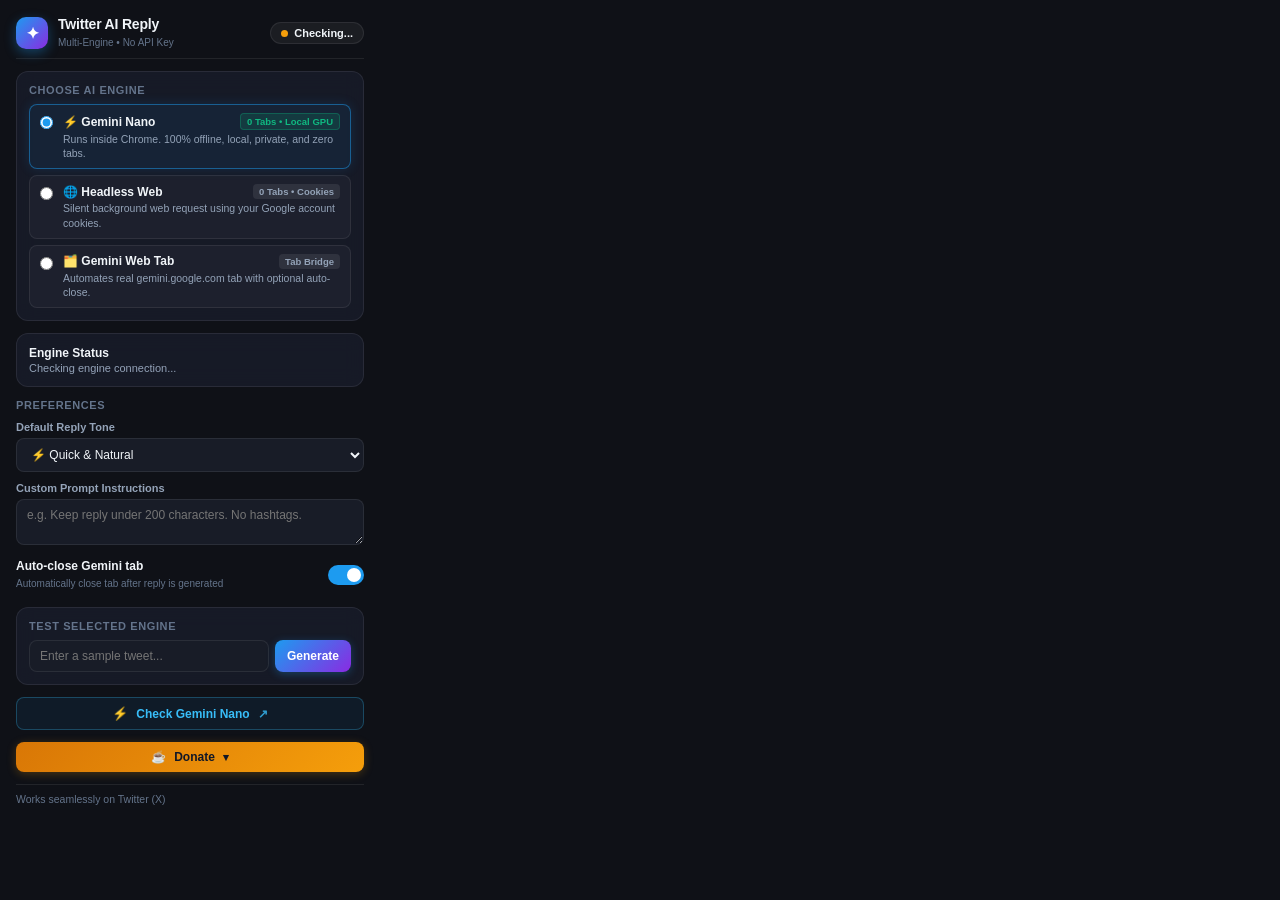
==== popup/popup.html @ 1abc6d37 "feat: release v1.0.1 - fix CWS cookies permission, add sequential fallback and split-button UX" ====
<!DOCTYPE html>
<html lang="en">
<head>
  <meta charset="UTF-8">
  <meta name="viewport" content="width=device-width, initial-scale=1.0">
  <title>Twitter AI Auto Reply</title>
  <link rel="stylesheet" href="popup.css">
</head>
<body>
  <div class="popup-container">
    <!-- Header -->
    <header class="header">
      <div class="brand">
        <div class="brand-icon">✦</div>
        <div class="brand-info">
          <h1>Twitter AI Reply</h1>
          <span class="version-tag">Multi-Engine &bull; No API Key</span>
        </div>
      </div>
      <div id="status-badge" class="status-badge checking" title="Click to refresh">
        <span class="status-dot"></span>
        <span id="status-text">Checking...</span>
      </div>
    </header>

    <!-- Engine Selector -->
    <section class="card engine-card">
      <div class="section-title">Choose AI Engine</div>
      <div class="engine-options">
        <label class="engine-option active" id="opt-nano">
          <input type="radio" name="engine" value="nano" checked>
          <div class="engine-content">
            <div class="engine-header">
              <span class="engine-name">⚡ Gemini Nano</span>
              <span class="badge badge-recommended">0 Tabs &bull; Local GPU</span>
            </div>
            <p class="engine-desc">Runs inside Chrome. 100% offline, local, private, and zero tabs.</p>
          </div>
        </label>

        <label class="engine-option" id="opt-headless">
          <input type="radio" name="engine" value="headless">
          <div class="engine-content">
            <div class="engine-header">
              <span class="engine-name">🌐 Headless Web</span>
              <span class="badge">0 Tabs &bull; Cookies</span>
            </div>
            <p class="engine-desc">Silent background web request using your Google account cookies.</p>
          </div>
        </label>

        <label class="engine-option" id="opt-webtab">
          <input type="radio" name="engine" value="web_tab">
          <div class="engine-content">
            <div class="engine-header">
              <span class="engine-name">🗂️ Gemini Web Tab</span>
              <span class="badge">Tab Bridge</span>
            </div>
            <p class="engine-desc">Automates real gemini.google.com tab with optional auto-close.</p>
          </div>
        </label>
      </div>
    </section>

    <!-- Session Status Card -->
    <section class="card session-card" id="session-card">
      <div class="session-info">
        <div class="session-title" id="session-title">Engine Status</div>
        <p class="session-desc" id="session-desc">Checking engine connection...</p>
      </div>
      <button id="btn-open-gemini" class="btn btn-secondary" style="display: none;">
        <span>Open Gemini</span>
        <span class="external-icon">&nearr;</span>
      </button>
    </section>

    <!-- Preferences Section -->
    <section class="settings-section">
      <div class="section-title">Preferences</div>

      <!-- Default Tone -->
      <div class="form-group">
        <label for="default-tone">Default Reply Tone</label>
        <select id="default-tone" class="form-select">
          <option value="quick">⚡ Quick & Natural</option>
          <option value="agree">👍 Agree & Supportive</option>
          <option value="thoughtful">💡 Thoughtful Insight</option>
          <option value="funny">😂 Witty & Humorous</option>
          <option value="question">❓ Ask a Question</option>
          <option value="debate">🔥 Counter-Point</option>
        </select>
      </div>

      <!-- Custom Instructions -->
      <div class="form-group">
        <label for="custom-instructions">Custom Prompt Instructions</label>
        <textarea id="custom-instructions" class="form-textarea" rows="2" placeholder="e.g. Keep reply under 200 characters. No hashtags."></textarea>
      </div>

      <!-- Tab Auto-Close Setting (for web_tab mode) -->
      <div class="setting-row" id="row-autoclose">
        <div class="setting-label">
          <span>Auto-close Gemini tab</span>
          <small>Automatically close tab after reply is generated</small>
        </div>
        <label class="switch">
          <input type="checkbox" id="auto-close-toggle" checked>
          <span class="slider"></span>
        </label>
      </div>
    </section>

    <!-- Test Reply Box -->
    <section class="card test-card">
      <div class="section-title">Test Selected Engine</div>
      <div class="test-input-wrapper">
        <input type="text" id="test-input" class="form-input" placeholder="Enter a sample tweet...">
        <button id="btn-test" class="btn btn-primary">Generate</button>
      </div>
      <div id="test-output" class="test-output" style="display: none;"></div>
    </section>

    <!-- Check Gemini Nano Button -->
    <button type="button" id="btn-check-nano" class="btn btn-check-nano" title="How to check & enable Gemini Nano in Chrome">
      <span class="btn-check-nano-icon">⚡</span>
      <span>Check Gemini Nano</span>
      <span class="external-arrow">&nearr;</span>
    </button>

    <!-- Donate Section -->
    <section class="donate-section">
      <button type="button" id="btn-donate-toggle" class="btn btn-donate">
        <span class="donate-icon">☕</span>
        <span>Donate</span>
        <span class="donate-arrow" id="donate-arrow">▾</span>
      </button>

      <div id="donate-info" class="card donate-card" style="display: none;">
        <p class="donate-intro">If you found this project helpful, consider buying me a coffee...</p>
        
        <div class="donate-links">
          <!-- Trakteer -->
          <a href="https://teer.id/gomedz" target="_blank" rel="noopener noreferrer" class="donate-item">
            <span class="donate-item-badge">🇮🇩</span>
            <div class="donate-item-text">
              <span class="donate-label">Trakteer ID</span>
              <span class="donate-url">https://teer.id/gomedz &nearr;</span>
            </div>
          </a>

          <!-- Buy Me a Coffee -->
          <a href="https://www.buymeacoffee.com/gomed" target="_blank" rel="noopener noreferrer" class="donate-item">
            <span class="donate-item-badge">☕</span>
            <div class="donate-item-text">
              <span class="donate-label">Buy me a coffee</span>
              <span class="donate-url">https://www.buymeacoffee.com/gomed &nearr;</span>
            </div>
          </a>

          <!-- Crypto -->
          <div class="donate-item crypto-box">
            <span class="donate-item-badge">🪙</span>
            <div class="donate-item-text">
              <span class="donate-label">Crypto (EVM / ETH / BSC)</span>
              <span class="donate-crypto-address" id="crypto-address" title="Click to copy">0x8cD08357a2a56ed90D0137AE7bee324bd772B90d</span>
            </div>
            <button type="button" id="btn-copy-crypto" class="btn-copy" title="Copy address">Copy</button>
          </div>
        </div>
      </div>
    </section>

    <!-- Footer -->
    <footer class="footer">
      <span>Works seamlessly on Twitter (X)</span>
      <span class="save-status" id="save-status">Saved</span>
    </footer>
  </div>

  <script src="popup.js"></script>
</body>
</html>
---- popup/popup.css ----
/* popup.css - Modern Dark Glassmorphism UI with Multi-Engine Selector */

:root {
  --bg-primary: #0f1117;
  --bg-secondary: #181c27;
  --bg-card: rgba(26, 31, 46, 0.7);
  --border-color: rgba(255, 255, 255, 0.08);
  --text-primary: #f1f5f9;
  --text-secondary: #94a3b8;
  --text-muted: #64748b;
  --accent-blue: #1d9bf0;
  --accent-purple: #8a2be2;
  --accent-gradient: linear-gradient(135deg, #1d9bf0, #8a2be2);
  --success: #10b981;
  --warning: #f59e0b;
  --danger: #ef4444;
  --radius-sm: 8px;
  --radius-md: 12px;
  --radius-lg: 16px;
}

* {
  box-sizing: border-box;
  margin: 0;
  padding: 0;
}

body {
  width: 380px;
  min-height: 560px;
  font-family: -apple-system, BlinkMacSystemFont, "Segoe UI", Roboto, "Helvetica Neue", Arial, sans-serif;
  background-color: var(--bg-primary);
  color: var(--text-primary);
  padding: 16px;
  overflow-x: hidden;
  user-select: none;
}

.popup-container {
  display: flex;
  flex-direction: column;
  gap: 12px;
}

/* Header */
.header {
  display: flex;
  justify-content: space-between;
  align-items: center;
  padding-bottom: 8px;
  border-bottom: 1px solid var(--border-color);
}

.brand {
  display: flex;
  align-items: center;
  gap: 10px;
}

.brand-icon {
  width: 32px;
  height: 32px;
  border-radius: 10px;
  background: var(--accent-gradient);
  display: flex;
  align-items: center;
  justify-content: center;
  font-size: 16px;
  font-weight: bold;
  color: #fff;
  box-shadow: 0 4px 12px rgba(29, 155, 240, 0.35);
}

.brand-info h1 {
  font-size: 14px;
  font-weight: 700;
  letter-spacing: -0.2px;
}

.version-tag {
  font-size: 10px;
  color: var(--text-muted);
  font-weight: 500;
}

/* Status Badge */
.status-badge {
  display: flex;
  align-items: center;
  gap: 6px;
  font-size: 11px;
  font-weight: 600;
  padding: 4px 10px;
  border-radius: 999px;
  background: rgba(255, 255, 255, 0.05);
  border: 1px solid var(--border-color);
  cursor: pointer;
  transition: all 0.2s ease;
}

.status-badge:hover {
  filter: brightness(1.15);
  transform: scale(1.02);
}

.status-dot {
  width: 7px;
  height: 7px;
  border-radius: 50%;
  background: var(--warning);
}

.status-badge.online {
  border-color: rgba(16, 185, 129, 0.3);
  background: rgba(16, 185, 129, 0.1);
  color: var(--success);
}
.status-badge.online .status-dot {
  background: var(--success);
  box-shadow: 0 0 6px var(--success);
}

.status-badge.offline {
  border-color: rgba(239, 68, 68, 0.3);
  background: rgba(239, 68, 68, 0.1);
  color: var(--danger);
}
.status-badge.offline .status-dot {
  background: var(--danger);
}

.status-badge.checking .status-dot {
  background: var(--warning);
  animation: pulse 1s infinite alternate;
}

@keyframes pulse {
  from { opacity: 0.4; }
  to { opacity: 1; }
}

/* Cards */
.card {
  background: var(--bg-card);
  backdrop-filter: blur(10px);
  border: 1px solid var(--border-color);
  border-radius: var(--radius-md);
  padding: 12px;
  transition: border-color 0.2s ease;
}

.card:hover {
  border-color: rgba(255, 255, 255, 0.14);
}

/* Engine Options */
.engine-card {
  display: flex;
  flex-direction: column;
  gap: 8px;
}

.engine-options {
  display: flex;
  flex-direction: column;
  gap: 6px;
}

.engine-option {
  display: flex;
  align-items: flex-start;
  gap: 10px;
  padding: 8px 10px;
  border-radius: var(--radius-sm);
  background: rgba(255, 255, 255, 0.03);
  border: 1px solid var(--border-color);
  cursor: pointer;
  transition: all 0.2s ease;
}

.engine-option:hover {
  background: rgba(255, 255, 255, 0.06);
  border-color: rgba(255, 255, 255, 0.18);
}

.engine-option.active {
  background: rgba(29, 155, 240, 0.08);
  border-color: rgba(29, 155, 240, 0.5);
  box-shadow: 0 0 12px rgba(29, 155, 240, 0.15);
}

.engine-option input[type="radio"] {
  margin-top: 3px;
  accent-color: var(--accent-blue);
  cursor: pointer;
}

.engine-content {
  display: flex;
  flex-direction: column;
  gap: 2px;
  flex: 1;
}

.engine-header {
  display: flex;
  justify-content: space-between;
  align-items: center;
}

.engine-name {
  font-size: 12px;
  font-weight: 600;
  color: var(--text-primary);
}

.badge {
  font-size: 9.5px;
  font-weight: 700;
  padding: 2px 6px;
  border-radius: 4px;
  background: rgba(255, 255, 255, 0.08);
  color: var(--text-secondary);
}

.badge-recommended {
  background: rgba(16, 185, 129, 0.15);
  color: var(--success);
  border: 1px solid rgba(16, 185, 129, 0.3);
}

.engine-desc {
  font-size: 10.5px;
  color: var(--text-secondary);
  line-height: 1.35;
}

/* Session Card */
.session-card {
  display: flex;
  justify-content: space-between;
  align-items: center;
  gap: 10px;
}

.session-title {
  font-size: 12px;
  font-weight: 600;
  color: var(--text-primary);
}

.session-desc {
  font-size: 11px;
  color: var(--text-secondary);
  margin-top: 2px;
}

/* Buttons */
.btn {
  display: inline-flex;
  align-items: center;
  justify-content: center;
  gap: 6px;
  font-size: 12px;
  font-weight: 600;
  padding: 7px 12px;
  border-radius: var(--radius-sm);
  border: none;
  cursor: pointer;
  transition: all 0.2s ease;
  white-space: nowrap;
}

.btn-primary {
  background: var(--accent-gradient);
  color: #fff;
  box-shadow: 0 2px 8px rgba(29, 155, 240, 0.3);
}

.btn-primary:hover {
  filter: brightness(1.1);
  transform: translateY(-1px);
}

.btn-primary:active {
  transform: translateY(0);
}

.btn-secondary {
  background: rgba(255, 255, 255, 0.08);
  color: var(--text-primary);
  border: 1px solid var(--border-color);
}

.btn-secondary:hover {
  background: rgba(255, 255, 255, 0.14);
}

/* Settings */
.settings-section {
  display: flex;
  flex-direction: column;
  gap: 10px;
}

.section-title {
  font-size: 11px;
  font-weight: 700;
  text-transform: uppercase;
  letter-spacing: 0.6px;
  color: var(--text-muted);
}

.form-group {
  display: flex;
  flex-direction: column;
  gap: 5px;
}

.form-group label {
  font-size: 11px;
  font-weight: 600;
  color: var(--text-secondary);
}

.form-select,
.form-input,
.form-textarea {
  width: 100%;
  background: var(--bg-secondary);
  border: 1px solid var(--border-color);
  color: var(--text-primary);
  font-size: 12px;
  padding: 8px 10px;
  border-radius: var(--radius-sm);
  outline: none;
  transition: border-color 0.2s ease;
  font-family: inherit;
}

.form-select:focus,
.form-input:focus,
.form-textarea:focus {
  border-color: var(--accent-blue);
  box-shadow: 0 0 0 2px rgba(29, 155, 240, 0.15);
}

.form-textarea {
  resize: vertical;
}

/* Switch */
.setting-row {
  display: flex;
  justify-content: space-between;
  align-items: center;
  padding: 4px 0;
}

.setting-label span {
  display: block;
  font-size: 12px;
  font-weight: 600;
  color: var(--text-primary);
}

.setting-label small {
  font-size: 10px;
  color: var(--text-muted);
}

.switch {
  position: relative;
  display: inline-block;
  width: 36px;
  height: 20px;
  flex-shrink: 0;
}

.switch input {
  opacity: 0;
  width: 0;
  height: 0;
}

.slider {
  position: absolute;
  cursor: pointer;
  inset: 0;
  background-color: rgba(255, 255, 255, 0.15);
  border-radius: 20px;
  transition: 0.2s;
}

.slider:before {
  position: absolute;
  content: "";
  height: 14px;
  width: 14px;
  left: 3px;
  bottom: 3px;
  background-color: white;
  border-radius: 50%;
  transition: 0.2s;
}

input:checked + .slider {
  background: var(--accent-blue);
}

input:checked + .slider:before {
  transform: translateX(16px);
}

/* Test Area */
.test-card {
  display: flex;
  flex-direction: column;
  gap: 8px;
}

.test-input-wrapper {
  display: flex;
  gap: 6px;
}

.test-output {
  margin-top: 4px;
  background: rgba(0, 0, 0, 0.3);
  border: 1px dashed rgba(255, 255, 255, 0.15);
  border-radius: var(--radius-sm);
  padding: 8px 10px;
  font-size: 11.5px;
  line-height: 1.4;
  color: #cbd5e1;
  word-break: break-word;
}

/* Check Gemini Nano Button */
.btn-check-nano {
  width: 100%;
  background: rgba(29, 155, 240, 0.08);
  color: #38bdf8 !important;
  border: 1px solid rgba(56, 189, 248, 0.28);
  font-weight: 600;
  padding: 8px 12px;
  border-radius: var(--radius-sm);
  display: flex;
  justify-content: center;
  align-items: center;
  gap: 8px;
  cursor: pointer;
  transition: all 0.2s ease;
  font-size: 12px;
}

.btn-check-nano:hover {
  background: rgba(29, 155, 240, 0.18);
  border-color: rgba(56, 189, 248, 0.6);
  color: #fff !important;
  transform: translateY(-1px);
  box-shadow: 0 3px 12px rgba(2, 132, 199, 0.25);
}

.btn-check-nano:active {
  transform: translateY(0);
}

.btn-check-nano-icon {
  font-size: 13px;
}

.external-arrow {
  font-size: 12px;
  opacity: 0.8;
  transition: transform 0.2s ease;
}

.btn-check-nano:hover .external-arrow {
  transform: translate(2px, -2px);
  opacity: 1;
}

/* Donate Section */
.donate-section {
  display: flex;
  flex-direction: column;
  gap: 8px;
}

.btn-donate {
  width: 100%;
  background: linear-gradient(135deg, #d97706, #f59e0b);
  color: #111827 !important;
  font-weight: 700;
  padding: 8px 12px;
  box-shadow: 0 2px 10px rgba(245, 158, 11, 0.25);
  display: flex;
  justify-content: center;
  align-items: center;
  gap: 8px;
}

.btn-donate:hover {
  filter: brightness(1.08);
  box-shadow: 0 4px 14px rgba(245, 158, 11, 0.35);
}

.donate-arrow {
  font-size: 11px;
  transition: transform 0.2s ease;
}

.donate-arrow.open {
  transform: rotate(180deg);
}

.donate-card {
  display: flex;
  flex-direction: column;
  gap: 10px;
  background: rgba(30, 26, 20, 0.75);
  border: 1px solid rgba(245, 158, 11, 0.35);
  animation: fadeIn 0.2s ease;
}

@keyframes fadeIn {
  from { opacity: 0; transform: translateY(-4px); }
  to { opacity: 1; transform: translateY(0); }
}

.donate-intro {
  font-size: 11.5px;
  color: #fde68a;
  line-height: 1.4;
  font-style: italic;
}

.donate-links {
  display: flex;
  flex-direction: column;
  gap: 6px;
}

.donate-item {
  display: flex;
  align-items: center;
  gap: 10px;
  padding: 8px 10px;
  background: rgba(255, 255, 255, 0.04);
  border: 1px solid var(--border-color);
  border-radius: var(--radius-sm);
  text-decoration: none;
  color: var(--text-primary);
  transition: all 0.2s ease;
}

.donate-item:hover {
  background: rgba(255, 255, 255, 0.08);
  border-color: rgba(245, 158, 11, 0.4);
  transform: translateY(-1px);
}

.donate-item-badge {
  font-size: 16px;
  flex-shrink: 0;
}

.donate-item-text {
  display: flex;
  flex-direction: column;
  gap: 1px;
  flex: 1;
  overflow: hidden;
}

.donate-label {
  font-size: 11.5px;
  font-weight: 600;
  color: #f1f5f9;
}

.donate-url {
  font-size: 10px;
  color: #fbbf24;
  white-space: nowrap;
  overflow: hidden;
  text-overflow: ellipsis;
}

.crypto-box {
  cursor: default;
}

.crypto-box:hover {
  transform: none;
}

.donate-crypto-address {
  font-family: ui-monospace, SFMono-Regular, Menlo, Monaco, Consolas, monospace;
  font-size: 9.5px;
  color: #cbd5e1;
  word-break: break-all;
  user-select: all;
}

.btn-copy {
  background: rgba(245, 158, 11, 0.15);
  border: 1px solid rgba(245, 158, 11, 0.35);
  color: #fbbf24;
  font-size: 10.5px;
  font-weight: 600;
  padding: 4px 8px;
  border-radius: 6px;
  cursor: pointer;
  transition: all 0.15s ease;
  flex-shrink: 0;
}

.btn-copy:hover {
  background: rgba(245, 158, 11, 0.3);
  color: #fff;
}

.btn-copy.copied {
  background: rgba(16, 185, 129, 0.2);
  border-color: var(--success);
  color: var(--success);
}

/* Footer */
.footer {
  display: flex;
  justify-content: space-between;
  align-items: center;
  padding-top: 8px;
  border-top: 1px solid var(--border-color);
  font-size: 10.5px;
  color: var(--text-muted);
}

.save-status {
  color: var(--success);
  opacity: 0;
  transition: opacity 0.3s ease;
  font-weight: 600;
}

.save-status.show {
  opacity: 1;
}
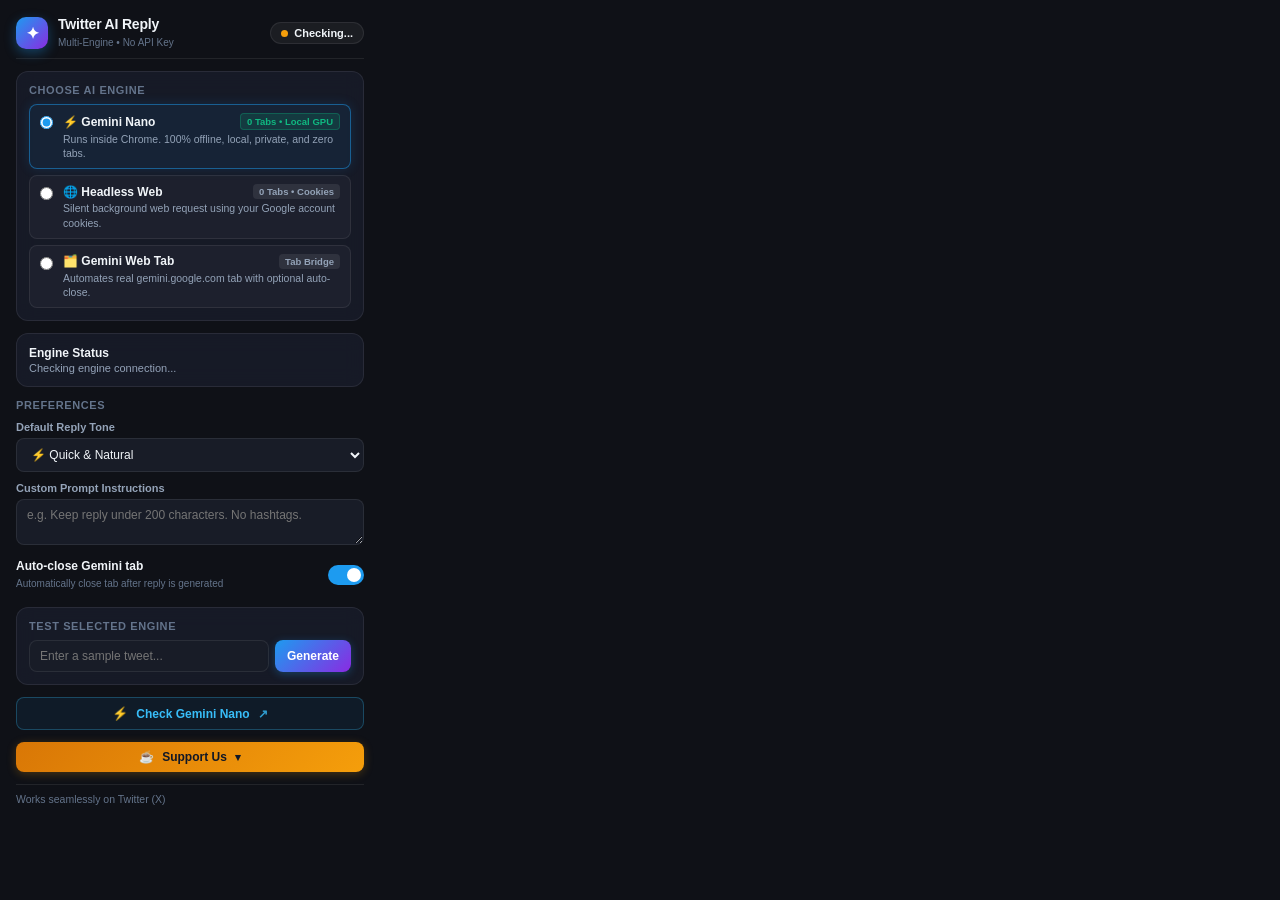
==== commit 956f6e87: "fix: double-insert bug, speed optimizations, UI/branding updates - Fix double-insert in Twitter repl" ====
--- a/popup/popup.html
+++ b/popup/popup.html
@@ -131,7 +131,7 @@
     <section class="donate-section">
       <button type="button" id="btn-donate-toggle" class="btn btn-donate">
         <span class="donate-icon">☕</span>
-        <span>Donate</span>
+        <span>Support Us</span>
         <span class="donate-arrow" id="donate-arrow">▾</span>
       </button>
 
@@ -140,20 +140,20 @@
         
         <div class="donate-links">
           <!-- Trakteer -->
-          <a href="https://teer.id/gomedz" target="_blank" rel="noopener noreferrer" class="donate-item">
+          <a href="https://teer.id/gmd.inc" target="_blank" rel="noopener noreferrer" class="donate-item">
             <span class="donate-item-badge">🇮🇩</span>
             <div class="donate-item-text">
               <span class="donate-label">Trakteer ID</span>
-              <span class="donate-url">https://teer.id/gomedz &nearr;</span>
+              <span class="donate-url">https://teer.id/gmd.inc &nearr;</span>
             </div>
           </a>
 
           <!-- Buy Me a Coffee -->
-          <a href="https://www.buymeacoffee.com/gomed" target="_blank" rel="noopener noreferrer" class="donate-item">
+          <a href="https://www.buymeacoffee.com/gmd.inc" target="_blank" rel="noopener noreferrer" class="donate-item">
             <span class="donate-item-badge">☕</span>
             <div class="donate-item-text">
               <span class="donate-label">Buy me a coffee</span>
-              <span class="donate-url">https://www.buymeacoffee.com/gomed &nearr;</span>
+              <span class="donate-url">https://www.buymeacoffee.com/gmd.inc &nearr;</span>
             </div>
           </a>
 
--- a/popup/popup.css
+++ b/popup/popup.css
@@ -563,6 +563,13 @@
 
 .donate-item-badge {
   font-size: 16px;
+  width: 24px;
+  min-width: 24px;
+  display: inline-flex;
+  align-items: center;
+  justify-content: center;
+  text-align: center;
+  line-height: 1;
   flex-shrink: 0;
 }
 
@@ -598,7 +605,8 @@
 
 .donate-crypto-address {
   font-family: ui-monospace, SFMono-Regular, Menlo, Monaco, Consolas, monospace;
-  font-size: 9.5px;
+  font-size: 8.8px;
+  letter-spacing: -0.2px;
   color: #cbd5e1;
   word-break: break-all;
   user-select: all;
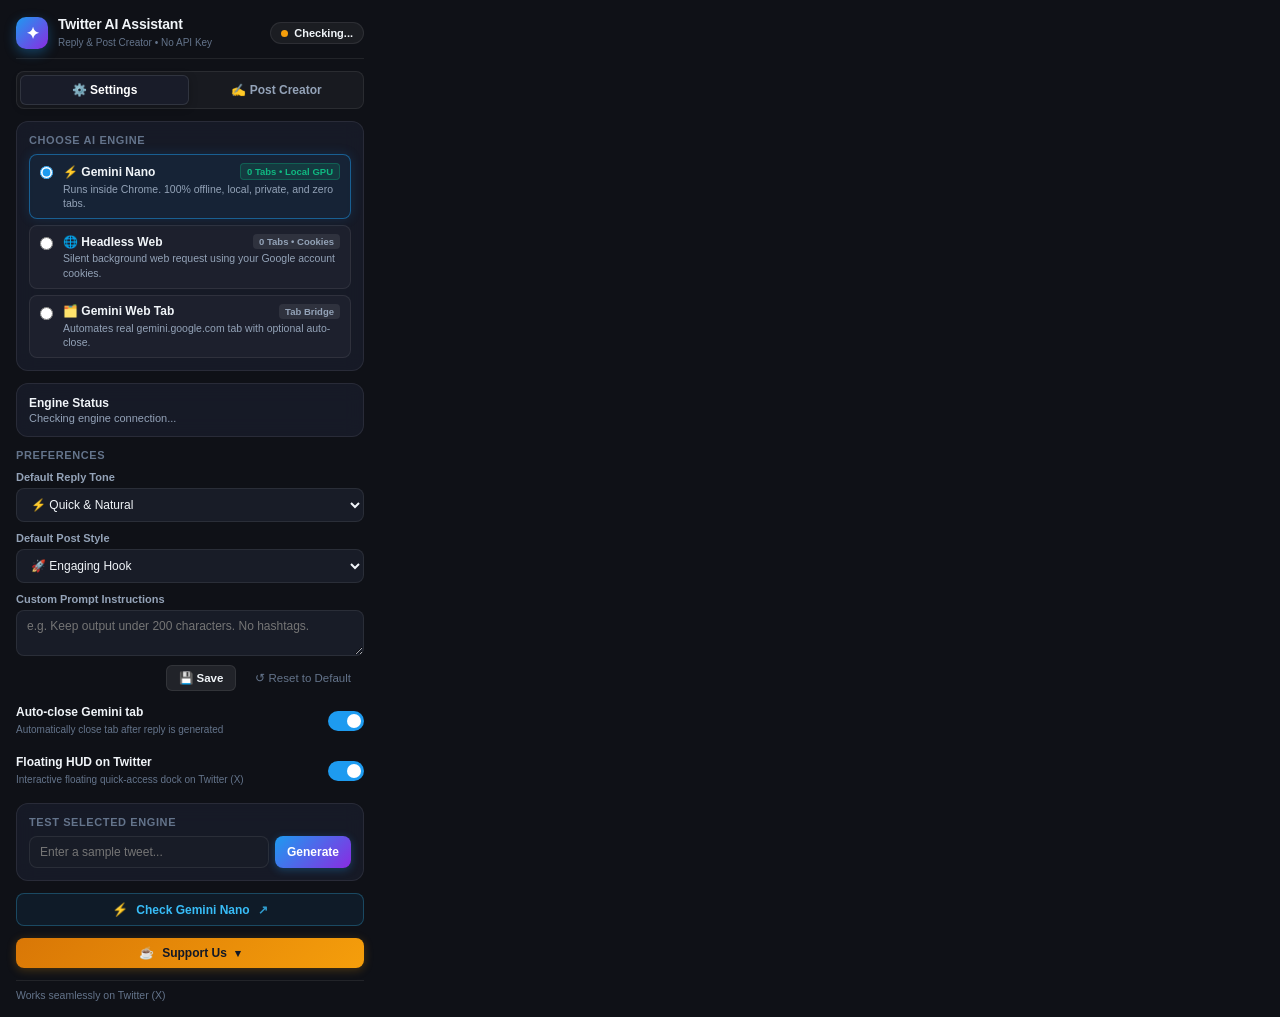
==== commit a7a95033: "feat: release v1.2.1 - Floating HUD, Post Creator, text insertion fixes, and UI improvements" ====
--- a/popup/popup.html
+++ b/popup/popup.html
@@ -13,8 +13,8 @@
       <div class="brand">
         <div class="brand-icon">✦</div>
         <div class="brand-info">
-          <h1>Twitter AI Reply</h1>
-          <span class="version-tag">Multi-Engine &bull; No API Key</span>
+          <h1>Twitter AI Assistant</h1>
+          <span class="version-tag">Reply & Post Creator &bull; No API Key</span>
         </div>
       </div>
       <div id="status-badge" class="status-badge checking" title="Click to refresh">
@@ -23,109 +23,199 @@
       </div>
     </header>
 
-    <!-- Engine Selector -->
-    <section class="card engine-card">
-      <div class="section-title">Choose AI Engine</div>
-      <div class="engine-options">
-        <label class="engine-option active" id="opt-nano">
-          <input type="radio" name="engine" value="nano" checked>
-          <div class="engine-content">
-            <div class="engine-header">
-              <span class="engine-name">⚡ Gemini Nano</span>
-              <span class="badge badge-recommended">0 Tabs &bull; Local GPU</span>
-            </div>
-            <p class="engine-desc">Runs inside Chrome. 100% offline, local, private, and zero tabs.</p>
-          </div>
-        </label>
-
-        <label class="engine-option" id="opt-headless">
-          <input type="radio" name="engine" value="headless">
-          <div class="engine-content">
-            <div class="engine-header">
-              <span class="engine-name">🌐 Headless Web</span>
-              <span class="badge">0 Tabs &bull; Cookies</span>
-            </div>
-            <p class="engine-desc">Silent background web request using your Google account cookies.</p>
-          </div>
-        </label>
-
-        <label class="engine-option" id="opt-webtab">
-          <input type="radio" name="engine" value="web_tab">
-          <div class="engine-content">
-            <div class="engine-header">
-              <span class="engine-name">🗂️ Gemini Web Tab</span>
-              <span class="badge">Tab Bridge</span>
-            </div>
-            <p class="engine-desc">Automates real gemini.google.com tab with optional auto-close.</p>
-          </div>
-        </label>
-      </div>
-    </section>
-
-    <!-- Session Status Card -->
-    <section class="card session-card" id="session-card">
-      <div class="session-info">
-        <div class="session-title" id="session-title">Engine Status</div>
-        <p class="session-desc" id="session-desc">Checking engine connection...</p>
-      </div>
-      <button id="btn-open-gemini" class="btn btn-secondary" style="display: none;">
-        <span>Open Gemini</span>
-        <span class="external-icon">&nearr;</span>
+    <!-- Tabs Navigation -->
+    <nav class="popup-tabs">
+      <button type="button" class="tab-btn active" id="tab-btn-settings">⚙️ Settings</button>
+      <button type="button" class="tab-btn" id="tab-btn-creator">✍️ Post Creator</button>
+    </nav>
+
+    <!-- Tab 1: Settings Panel -->
+    <div id="panel-settings" class="tab-panel active">
+      <!-- Engine Selector -->
+      <section class="card engine-card">
+        <div class="section-title">Choose AI Engine</div>
+        <div class="engine-options">
+          <label class="engine-option active" id="opt-nano">
+            <input type="radio" name="engine" value="nano" checked>
+            <div class="engine-content">
+              <div class="engine-header">
+                <span class="engine-name">⚡ Gemini Nano</span>
+                <span class="badge badge-recommended">0 Tabs &bull; Local GPU</span>
+              </div>
+              <p class="engine-desc">Runs inside Chrome. 100% offline, local, private, and zero tabs.</p>
+            </div>
+          </label>
+
+          <label class="engine-option" id="opt-headless">
+            <input type="radio" name="engine" value="headless">
+            <div class="engine-content">
+              <div class="engine-header">
+                <span class="engine-name">🌐 Headless Web</span>
+                <span class="badge">0 Tabs &bull; Cookies</span>
+              </div>
+              <p class="engine-desc">Silent background web request using your Google account cookies.</p>
+            </div>
+          </label>
+
+          <label class="engine-option" id="opt-webtab">
+            <input type="radio" name="engine" value="web_tab">
+            <div class="engine-content">
+              <div class="engine-header">
+                <span class="engine-name">🗂️ Gemini Web Tab</span>
+                <span class="badge">Tab Bridge</span>
+              </div>
+              <p class="engine-desc">Automates real gemini.google.com tab with optional auto-close.</p>
+            </div>
+          </label>
+        </div>
+      </section>
+
+      <!-- Session Status Card -->
+      <section class="card session-card" id="session-card">
+        <div class="session-info">
+          <div class="session-title" id="session-title">Engine Status</div>
+          <p class="session-desc" id="session-desc">Checking engine connection...</p>
+        </div>
+        <button id="btn-open-gemini" class="btn btn-secondary" style="display: none;">
+          <span>Open Gemini</span>
+          <span class="external-icon">&nearr;</span>
+        </button>
+      </section>
+
+      <!-- Preferences Section -->
+      <section class="settings-section">
+        <div class="section-title">Preferences</div>
+
+        <!-- Default Tone -->
+        <div class="form-group">
+          <label for="default-tone">Default Reply Tone</label>
+          <select id="default-tone" class="form-select">
+            <option value="quick">⚡ Quick & Natural</option>
+            <option value="agree">👍 Agree & Supportive</option>
+            <option value="thoughtful">💡 Thoughtful Insight</option>
+            <option value="funny">😂 Witty & Humorous</option>
+            <option value="question">❓ Ask a Question</option>
+            <option value="debate">🔥 Counter-Point</option>
+          </select>
+        </div>
+
+        <!-- Default Post Style -->
+        <div class="form-group">
+          <label for="default-post-style">Default Post Style</label>
+          <select id="default-post-style" class="form-select">
+            <option value="engaging">🚀 Engaging Hook</option>
+            <option value="insight">💡 Insight & Value</option>
+            <option value="announcement">📣 Announcement</option>
+            <option value="hottake">🔥 Bold Hot Take</option>
+            <option value="witty">😂 Witty & Relatable</option>
+            <option value="question">❓ Discussion Starter</option>
+            <option value="thread">🧵 Thread Opener</option>
+          </select>
+        </div>
+
+        <!-- Custom Instructions -->
+        <div class="form-group">
+          <label for="custom-instructions">Custom Prompt Instructions</label>
+          <textarea id="custom-instructions" class="form-textarea" rows="2" placeholder="e.g. Keep output under 200 characters. No hashtags."></textarea>
+          <div class="instructions-actions">
+            <button type="button" id="btn-save-instructions" class="btn btn-secondary btn-sm" title="Save custom prompt instructions">
+              <span>💾 Save</span>
+            </button>
+            <button type="button" id="btn-reset-instructions" class="btn btn-text btn-sm" title="Reset instructions to default">
+              <span>↺ Reset to Default</span>
+            </button>
+          </div>
+        </div>
+
+        <!-- Tab Auto-Close Setting (for web_tab mode) -->
+        <div class="setting-row" id="row-autoclose">
+          <div class="setting-label">
+            <span>Auto-close Gemini tab</span>
+            <small>Automatically close tab after reply is generated</small>
+          </div>
+          <label class="switch">
+            <input type="checkbox" id="auto-close-toggle" checked>
+            <span class="slider"></span>
+          </label>
+        </div>
+
+        <!-- Floating HUD Setting -->
+        <div class="setting-row" id="row-hud">
+          <div class="setting-label">
+            <span>Floating HUD on Twitter</span>
+            <small>Interactive floating quick-access dock on Twitter (X)</small>
+          </div>
+          <label class="switch">
+            <input type="checkbox" id="floating-hud-toggle" checked>
+            <span class="slider"></span>
+          </label>
+        </div>
+      </section>
+
+      <!-- Test Reply Box -->
+      <section class="card test-card">
+        <div class="section-title">Test Selected Engine</div>
+        <div class="test-input-wrapper">
+          <input type="text" id="test-input" class="form-input" placeholder="Enter a sample tweet...">
+          <button id="btn-test" class="btn btn-primary">Generate</button>
+        </div>
+        <div id="test-output" class="test-output" style="display: none;"></div>
+      </section>
+
+      <!-- Check Gemini Nano Button -->
+      <button type="button" id="btn-check-nano" class="btn btn-check-nano" title="How to check & enable Gemini Nano in Chrome">
+        <span class="btn-check-nano-icon">⚡</span>
+        <span>Check Gemini Nano</span>
+        <span class="external-arrow">&nearr;</span>
       </button>
-    </section>
-
-    <!-- Preferences Section -->
-    <section class="settings-section">
-      <div class="section-title">Preferences</div>
-
-      <!-- Default Tone -->
-      <div class="form-group">
-        <label for="default-tone">Default Reply Tone</label>
-        <select id="default-tone" class="form-select">
-          <option value="quick">⚡ Quick & Natural</option>
-          <option value="agree">👍 Agree & Supportive</option>
-          <option value="thoughtful">💡 Thoughtful Insight</option>
-          <option value="funny">😂 Witty & Humorous</option>
-          <option value="question">❓ Ask a Question</option>
-          <option value="debate">🔥 Counter-Point</option>
-        </select>
-      </div>
-
-      <!-- Custom Instructions -->
-      <div class="form-group">
-        <label for="custom-instructions">Custom Prompt Instructions</label>
-        <textarea id="custom-instructions" class="form-textarea" rows="2" placeholder="e.g. Keep reply under 200 characters. No hashtags."></textarea>
-      </div>
-
-      <!-- Tab Auto-Close Setting (for web_tab mode) -->
-      <div class="setting-row" id="row-autoclose">
-        <div class="setting-label">
-          <span>Auto-close Gemini tab</span>
-          <small>Automatically close tab after reply is generated</small>
-        </div>
-        <label class="switch">
-          <input type="checkbox" id="auto-close-toggle" checked>
-          <span class="slider"></span>
-        </label>
-      </div>
-    </section>
-
-    <!-- Test Reply Box -->
-    <section class="card test-card">
-      <div class="section-title">Test Selected Engine</div>
-      <div class="test-input-wrapper">
-        <input type="text" id="test-input" class="form-input" placeholder="Enter a sample tweet...">
-        <button id="btn-test" class="btn btn-primary">Generate</button>
-      </div>
-      <div id="test-output" class="test-output" style="display: none;"></div>
-    </section>
-
-    <!-- Check Gemini Nano Button -->
-    <button type="button" id="btn-check-nano" class="btn btn-check-nano" title="How to check & enable Gemini Nano in Chrome">
-      <span class="btn-check-nano-icon">⚡</span>
-      <span>Check Gemini Nano</span>
-      <span class="external-arrow">&nearr;</span>
-    </button>
+    </div>
+
+    <!-- Tab 2: Post Creator Panel -->
+    <div id="panel-creator" class="tab-panel">
+      <section class="card post-creator-card">
+        <div class="section-title">Craft a Tweet with AI</div>
+        
+        <div class="form-group">
+          <label for="post-topic-input">Topic, thought, or rough draft</label>
+          <textarea id="post-topic-input" class="form-textarea" rows="3" placeholder="e.g. 3 lessons from launching a developer tool in 2026..."></textarea>
+        </div>
+
+        <div class="form-group">
+          <label for="post-style-select">Post Style</label>
+          <select id="post-style-select" class="form-select">
+            <option value="engaging">🚀 Engaging Hook</option>
+            <option value="insight">💡 Insight & Value</option>
+            <option value="announcement">📣 Announcement</option>
+            <option value="hottake">🔥 Bold Hot Take</option>
+            <option value="witty">😂 Witty & Relatable</option>
+            <option value="question">❓ Discussion Starter</option>
+            <option value="thread">🧵 Thread Opener</option>
+          </select>
+        </div>
+
+        <button type="button" id="btn-generate-post" class="btn btn-primary btn-block">
+          <span id="btn-generate-post-text">Generate Tweet ✦</span>
+        </button>
+
+        <!-- Post Output Area -->
+        <div id="post-output-container" class="post-output-container" style="display: none;">
+          <div class="post-output-header">
+            <span class="post-output-title">✦ Generated Tweet</span>
+            <span id="post-char-count" class="post-char-count">0 / 280</span>
+          </div>
+          <div id="post-output-text" class="post-output-text" contenteditable="true" spellcheck="false"></div>
+          <div id="post-output-error" class="post-output-error" style="display: none;"></div>
+          <div class="post-output-actions" id="post-output-actions">
+            <button type="button" id="btn-copy-post" class="btn btn-secondary btn-sm">
+              <span>📋 Copy</span>
+            </button>
+            <button type="button" id="btn-open-x-post" class="btn btn-primary btn-sm">
+              <span>Post on X &nearr;</span>
+            </button>
+          </div>
+        </div>
+      </section>
+    </div>
 
     <!-- Donate Section -->
     <section class="donate-section">
--- a/popup/popup.css
+++ b/popup/popup.css
@@ -349,6 +349,37 @@
   resize: vertical;
 }
 
+.instructions-actions {
+  display: flex;
+  align-items: center;
+  justify-content: flex-end;
+  gap: 6px;
+  margin-top: 4px;
+}
+
+.btn-text {
+  background: transparent;
+  border: 1px solid transparent;
+  color: var(--text-muted);
+  font-size: 11px;
+  font-weight: 500;
+  padding: 4px 8px;
+  border-radius: 6px;
+  cursor: pointer;
+  transition: all 0.15s ease;
+}
+
+.btn-text:hover {
+  color: var(--text-primary);
+  background: rgba(255, 255, 255, 0.06);
+}
+
+.btn-success {
+  background: rgba(16, 185, 129, 0.2) !important;
+  border-color: var(--success) !important;
+  color: var(--success) !important;
+}
+
 /* Switch */
 .setting-row {
   display: flex;
@@ -657,3 +688,147 @@
 .save-status.show {
   opacity: 1;
 }
+
+/* ==========================================
+   NAVIGATION TABS
+   ========================================== */
+.popup-tabs {
+  display: flex;
+  background: rgba(255, 255, 255, 0.04);
+  border-radius: var(--radius-sm);
+  padding: 3px;
+  gap: 4px;
+  border: 1px solid var(--border-color);
+}
+
+.tab-btn {
+  flex: 1;
+  display: flex;
+  align-items: center;
+  justify-content: center;
+  gap: 6px;
+  background: transparent;
+  border: none;
+  color: var(--text-secondary);
+  font-size: 12px;
+  font-weight: 600;
+  padding: 7px 10px;
+  border-radius: 6px;
+  cursor: pointer;
+  transition: all 0.2s cubic-bezier(0.4, 0, 0.2, 1);
+  outline: none;
+}
+
+.tab-btn:hover {
+  color: var(--text-primary);
+  background: rgba(255, 255, 255, 0.04);
+}
+
+.tab-btn.active {
+  background: var(--bg-card);
+  color: #fff;
+  box-shadow: 0 2px 8px rgba(0, 0, 0, 0.25);
+  border: 1px solid rgba(255, 255, 255, 0.1);
+}
+
+.tab-panel {
+  display: none;
+  flex-direction: column;
+  gap: 12px;
+  animation: fadeIn 0.2s ease;
+}
+
+.tab-panel.active {
+  display: flex;
+}
+
+.post-output-error {
+  background: rgba(239, 68, 68, 0.15);
+  border: 1px solid rgba(239, 68, 68, 0.4);
+  color: #fca5a5;
+  border-radius: var(--radius-sm);
+  padding: 8px 10px;
+  font-size: 11.5px;
+  line-height: 1.4;
+}
+
+@keyframes fadeIn {
+  from { opacity: 0; transform: translateY(4px); }
+  to { opacity: 1; transform: translateY(0); }
+}
+
+/* ==========================================
+   POST CREATOR CARD & OUTPUT
+   ========================================== */
+.btn-block {
+  width: 100%;
+  justify-content: center;
+}
+
+.post-output-container {
+  margin-top: 12px;
+  display: flex;
+  flex-direction: column;
+  gap: 8px;
+  background: rgba(15, 17, 23, 0.85);
+  border: 1px solid rgba(29, 155, 240, 0.35);
+  border-radius: var(--radius-sm);
+  padding: 10px 12px;
+  animation: fadeIn 0.2s ease;
+}
+
+.post-output-header {
+  display: flex;
+  justify-content: space-between;
+  align-items: center;
+  font-size: 11px;
+}
+
+.post-output-title {
+  font-weight: 700;
+  color: #1d9bf0;
+  text-transform: uppercase;
+  letter-spacing: 0.5px;
+}
+
+.post-char-count {
+  font-size: 11px;
+  font-weight: 600;
+  color: var(--text-muted);
+}
+
+.post-char-count.over-limit {
+  color: var(--danger);
+  font-weight: 700;
+}
+
+.post-output-text {
+  font-size: 13px;
+  line-height: 1.5;
+  color: var(--text-primary);
+  background: transparent;
+  border: none;
+  outline: none;
+  min-height: 52px;
+  max-height: 180px;
+  overflow-y: auto;
+  word-break: break-word;
+  white-space: pre-wrap;
+  user-select: text;
+  cursor: text;
+  padding: 4px 0;
+}
+
+.post-output-actions {
+  display: flex;
+  justify-content: flex-end;
+  gap: 8px;
+  padding-top: 8px;
+  border-top: 1px solid rgba(255, 255, 255, 0.06);
+}
+
+.btn-sm {
+  padding: 5px 12px;
+  font-size: 11.5px;
+  border-radius: 6px;
+}
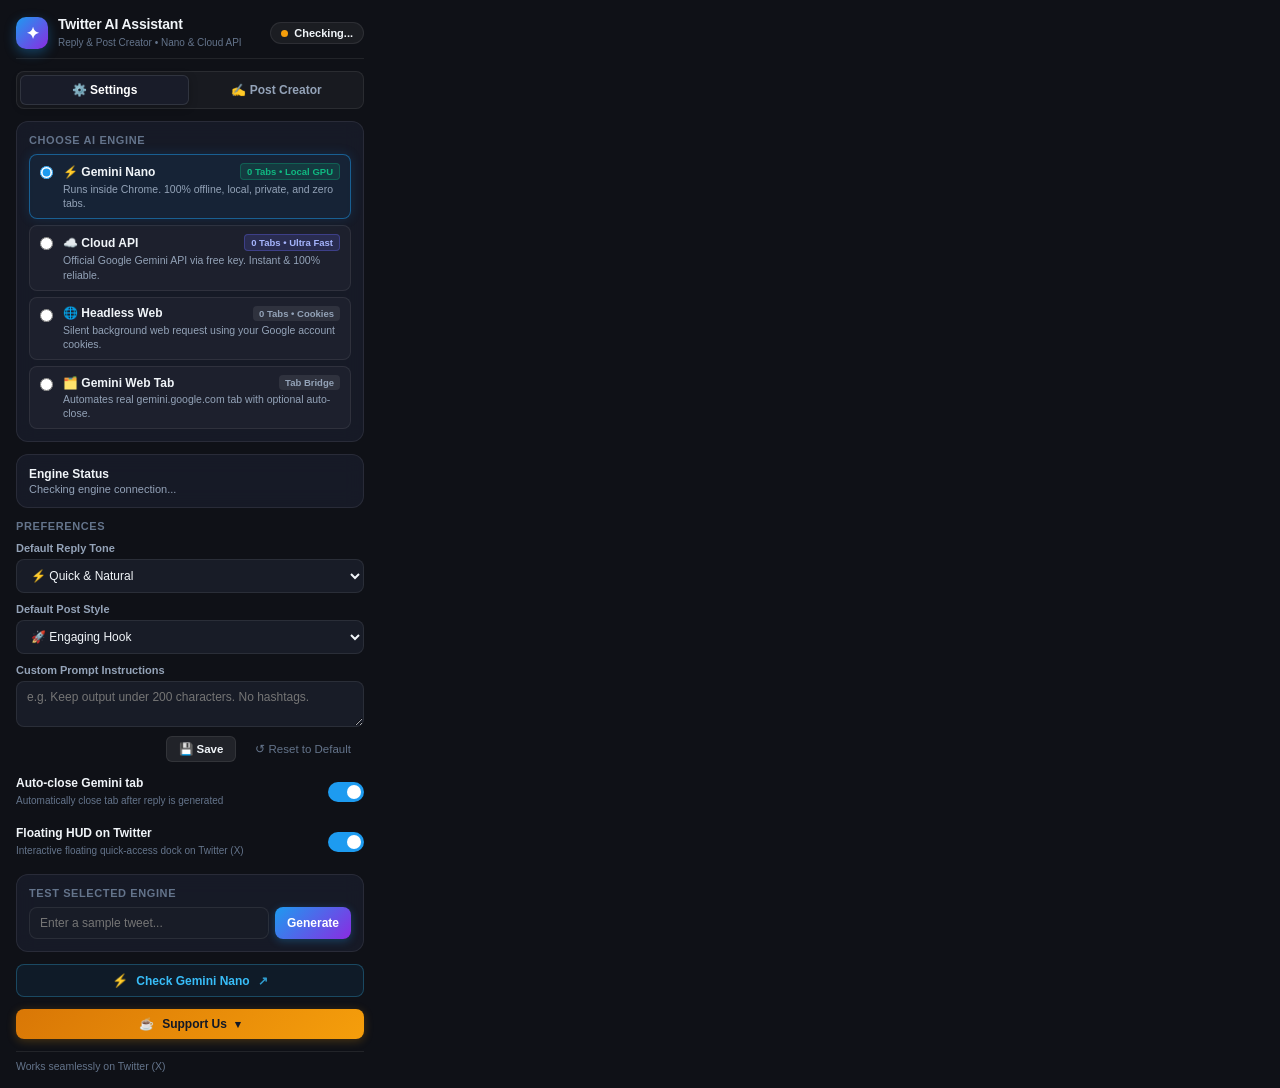
==== commit 18363178: "feat: release v1.3.2 - Gemini Cloud API, disabled Gemma, Headless parser fix, and HUD layout improve" ====
--- a/popup/popup.html
+++ b/popup/popup.html
@@ -14,7 +14,7 @@
         <div class="brand-icon">✦</div>
         <div class="brand-info">
           <h1>Twitter AI Assistant</h1>
-          <span class="version-tag">Reply & Post Creator &bull; No API Key</span>
+          <span class="version-tag">Reply & Post Creator &bull; Nano &amp; Cloud API</span>
         </div>
       </div>
       <div id="status-badge" class="status-badge checking" title="Click to refresh">
@@ -46,6 +46,17 @@
             </div>
           </label>
 
+          <label class="engine-option" id="opt-cloudapi">
+            <input type="radio" name="engine" value="cloud_api">
+            <div class="engine-content">
+              <div class="engine-header">
+                <span class="engine-name">☁️ Cloud API</span>
+                <span class="badge badge-cloud">0 Tabs &bull; Ultra Fast</span>
+              </div>
+              <p class="engine-desc">Official Google Gemini API via free key. Instant &amp; 100% reliable.</p>
+            </div>
+          </label>
+
           <label class="engine-option" id="opt-headless">
             <input type="radio" name="engine" value="headless">
             <div class="engine-content">
@@ -80,6 +91,39 @@
           <span>Open Gemini</span>
           <span class="external-icon">&nearr;</span>
         </button>
+      </section>
+
+      <!-- Cloud API Configuration Card -->
+      <section class="card cloud-api-card" id="cloud-api-config" style="display: none;">
+        <div class="section-title">Google Gemini API Configuration</div>
+        
+        <div class="form-group">
+          <div class="label-with-link">
+            <label for="cloud-api-key">Gemini API Key</label>
+            <a href="https://aistudio.google.com/app/apikey" target="_blank" class="helper-link">Get Free Key &nearr;</a>
+          </div>
+          <div class="input-password-wrapper">
+            <input type="password" id="cloud-api-key" class="form-input" placeholder="AIzaSy..." spellcheck="false" autocomplete="off">
+            <button type="button" id="btn-toggle-key-visibility" class="btn-toggle-eye" title="Show/Hide Key">👁️</button>
+          </div>
+        </div>
+
+        <div class="form-group">
+          <label for="cloud-model-select">Model Version</label>
+          <select id="cloud-model-select" class="form-select">
+            <option value="gemini-3.1-flash-lite" selected>Gemini 3.1 Flash Lite (Recommended - Ultra Fast)</option>
+            <option value="gemini-2.0-flash">Gemini 2.0 Flash (Next-Gen)</option>
+            <option value="gemini-1.5-flash">Gemini 1.5 Flash (Standard)</option>
+            <option value="gemini-1.5-pro">Gemini 1.5 Pro (Deep Reasoning)</option>
+          </select>
+        </div>
+
+        <div class="cloud-actions">
+          <button type="button" id="btn-test-cloud-key" class="btn btn-secondary btn-sm">
+            <span>Verify API Key</span>
+          </button>
+          <span id="cloud-key-status" class="cloud-status-text"></span>
+        </div>
       </section>
 
       <!-- Preferences Section -->
--- a/popup/popup.css
+++ b/popup/popup.css
@@ -832,3 +832,103 @@
   font-size: 11.5px;
   border-radius: 6px;
 }
+
+
+/* Cloud API Engine Styling */
+.badge-cloud {
+  background: rgba(99, 102, 241, 0.18);
+  color: #a5b4fc;
+  border: 1px solid rgba(99, 102, 241, 0.35);
+}
+
+.engine-option#opt-cloudapi.active {
+  background: rgba(99, 102, 241, 0.1);
+  border-color: rgba(99, 102, 241, 0.55);
+  box-shadow: 0 0 12px rgba(99, 102, 241, 0.2);
+}
+
+.cloud-api-card {
+  border-color: rgba(99, 102, 241, 0.3);
+  background: linear-gradient(180deg, rgba(99, 102, 241, 0.05) 0%, rgba(15, 23, 42, 0.4) 100%);
+}
+
+.label-with-link {
+  display: flex;
+  justify-content: space-between;
+  align-items: center;
+  margin-bottom: 6px;
+}
+
+.label-with-link label {
+  margin-bottom: 0;
+}
+
+.helper-link {
+  font-size: 11px;
+  color: var(--accent-blue, #1d9bf0);
+  text-decoration: none;
+  font-weight: 500;
+  transition: opacity 0.2s;
+}
+
+.helper-link:hover {
+  text-decoration: underline;
+  opacity: 0.85;
+}
+
+.input-password-wrapper {
+  position: relative;
+  display: flex;
+  align-items: center;
+  width: 100%;
+}
+
+.input-password-wrapper .form-input {
+  padding-right: 36px;
+  width: 100%;
+}
+
+.btn-toggle-eye {
+  position: absolute;
+  right: 6px;
+  background: transparent;
+  border: none;
+  cursor: pointer;
+  padding: 4px;
+  font-size: 13px;
+  line-height: 1;
+  opacity: 0.65;
+  transition: opacity 0.2s, transform 0.1s;
+}
+
+.btn-toggle-eye:hover {
+  opacity: 1;
+  transform: scale(1.1);
+}
+
+.cloud-actions {
+  display: flex;
+  align-items: center;
+  gap: 10px;
+  margin-top: 10px;
+}
+
+.cloud-status-text {
+  font-size: 11px;
+  font-weight: 500;
+  display: inline-flex;
+  align-items: center;
+  gap: 4px;
+}
+
+.cloud-status-text.success {
+  color: #10b981;
+}
+
+.cloud-status-text.error {
+  color: #ef4444;
+}
+
+.cloud-status-text.loading {
+  color: #a5b4fc;
+}
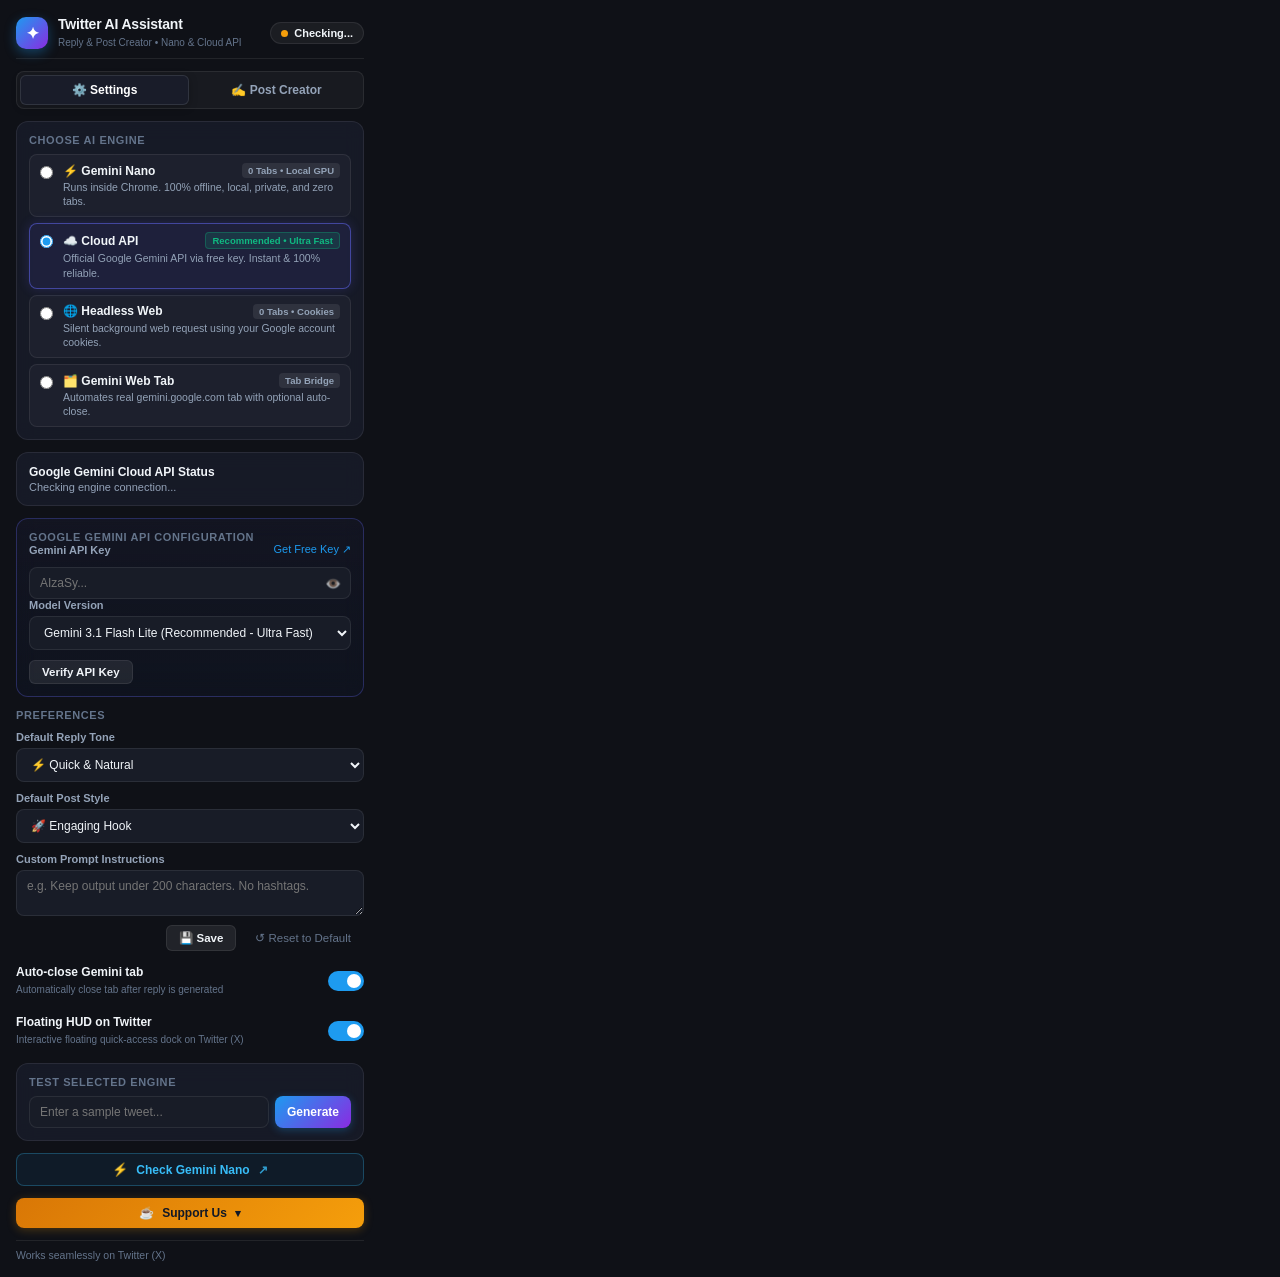
==== commit 3190cbac: "feat: optimize AI engines, fix fallback cascade, zero-quota verification, and latency - Fix broken C" ====
--- a/popup/popup.html
+++ b/popup/popup.html
@@ -35,23 +35,23 @@
       <section class="card engine-card">
         <div class="section-title">Choose AI Engine</div>
         <div class="engine-options">
-          <label class="engine-option active" id="opt-nano">
-            <input type="radio" name="engine" value="nano" checked>
+          <label class="engine-option" id="opt-nano">
+            <input type="radio" name="engine" value="nano">
             <div class="engine-content">
               <div class="engine-header">
                 <span class="engine-name">⚡ Gemini Nano</span>
-                <span class="badge badge-recommended">0 Tabs &bull; Local GPU</span>
+                <span class="badge">0 Tabs &bull; Local GPU</span>
               </div>
               <p class="engine-desc">Runs inside Chrome. 100% offline, local, private, and zero tabs.</p>
             </div>
           </label>
 
-          <label class="engine-option" id="opt-cloudapi">
-            <input type="radio" name="engine" value="cloud_api">
+          <label class="engine-option active" id="opt-cloudapi">
+            <input type="radio" name="engine" value="cloud_api" checked>
             <div class="engine-content">
               <div class="engine-header">
                 <span class="engine-name">☁️ Cloud API</span>
-                <span class="badge badge-cloud">0 Tabs &bull; Ultra Fast</span>
+                <span class="badge badge-recommended">Recommended &bull; Ultra Fast</span>
               </div>
               <p class="engine-desc">Official Google Gemini API via free key. Instant &amp; 100% reliable.</p>
             </div>
@@ -84,7 +84,7 @@
       <!-- Session Status Card -->
       <section class="card session-card" id="session-card">
         <div class="session-info">
-          <div class="session-title" id="session-title">Engine Status</div>
+          <div class="session-title" id="session-title">Google Gemini Cloud API Status</div>
           <p class="session-desc" id="session-desc">Checking engine connection...</p>
         </div>
         <button id="btn-open-gemini" class="btn btn-secondary" style="display: none;">
@@ -94,7 +94,7 @@
       </section>
 
       <!-- Cloud API Configuration Card -->
-      <section class="card cloud-api-card" id="cloud-api-config" style="display: none;">
+      <section class="card cloud-api-card" id="cloud-api-config" style="display: block;">
         <div class="section-title">Google Gemini API Configuration</div>
         
         <div class="form-group">
@@ -112,6 +112,7 @@
           <label for="cloud-model-select">Model Version</label>
           <select id="cloud-model-select" class="form-select">
             <option value="gemini-3.1-flash-lite" selected>Gemini 3.1 Flash Lite (Recommended - Ultra Fast)</option>
+            <option value="gemini-2.5-flash">Gemini 2.5 Flash</option>
             <option value="gemini-2.0-flash">Gemini 2.0 Flash (Next-Gen)</option>
             <option value="gemini-1.5-flash">Gemini 1.5 Flash (Standard)</option>
             <option value="gemini-1.5-pro">Gemini 1.5 Pro (Deep Reasoning)</option>
--- a/popup/popup.css
+++ b/popup/popup.css
@@ -129,6 +129,15 @@
   background: var(--danger);
 }
 
+.status-badge.warning {
+  border-color: rgba(245, 158, 11, 0.3);
+  background: rgba(245, 158, 11, 0.1);
+  color: var(--warning);
+}
+.status-badge.warning .status-dot {
+  background: var(--warning);
+}
+
 .status-badge.checking .status-dot {
   background: var(--warning);
   animation: pulse 1s infinite alternate;
@@ -227,6 +236,12 @@
   background: rgba(16, 185, 129, 0.15);
   color: var(--success);
   border: 1px solid rgba(16, 185, 129, 0.3);
+}
+
+.badge-cloud {
+  background: rgba(29, 155, 240, 0.15);
+  color: var(--accent-blue);
+  border: 1px solid rgba(29, 155, 240, 0.3);
 }
 
 .engine-desc {
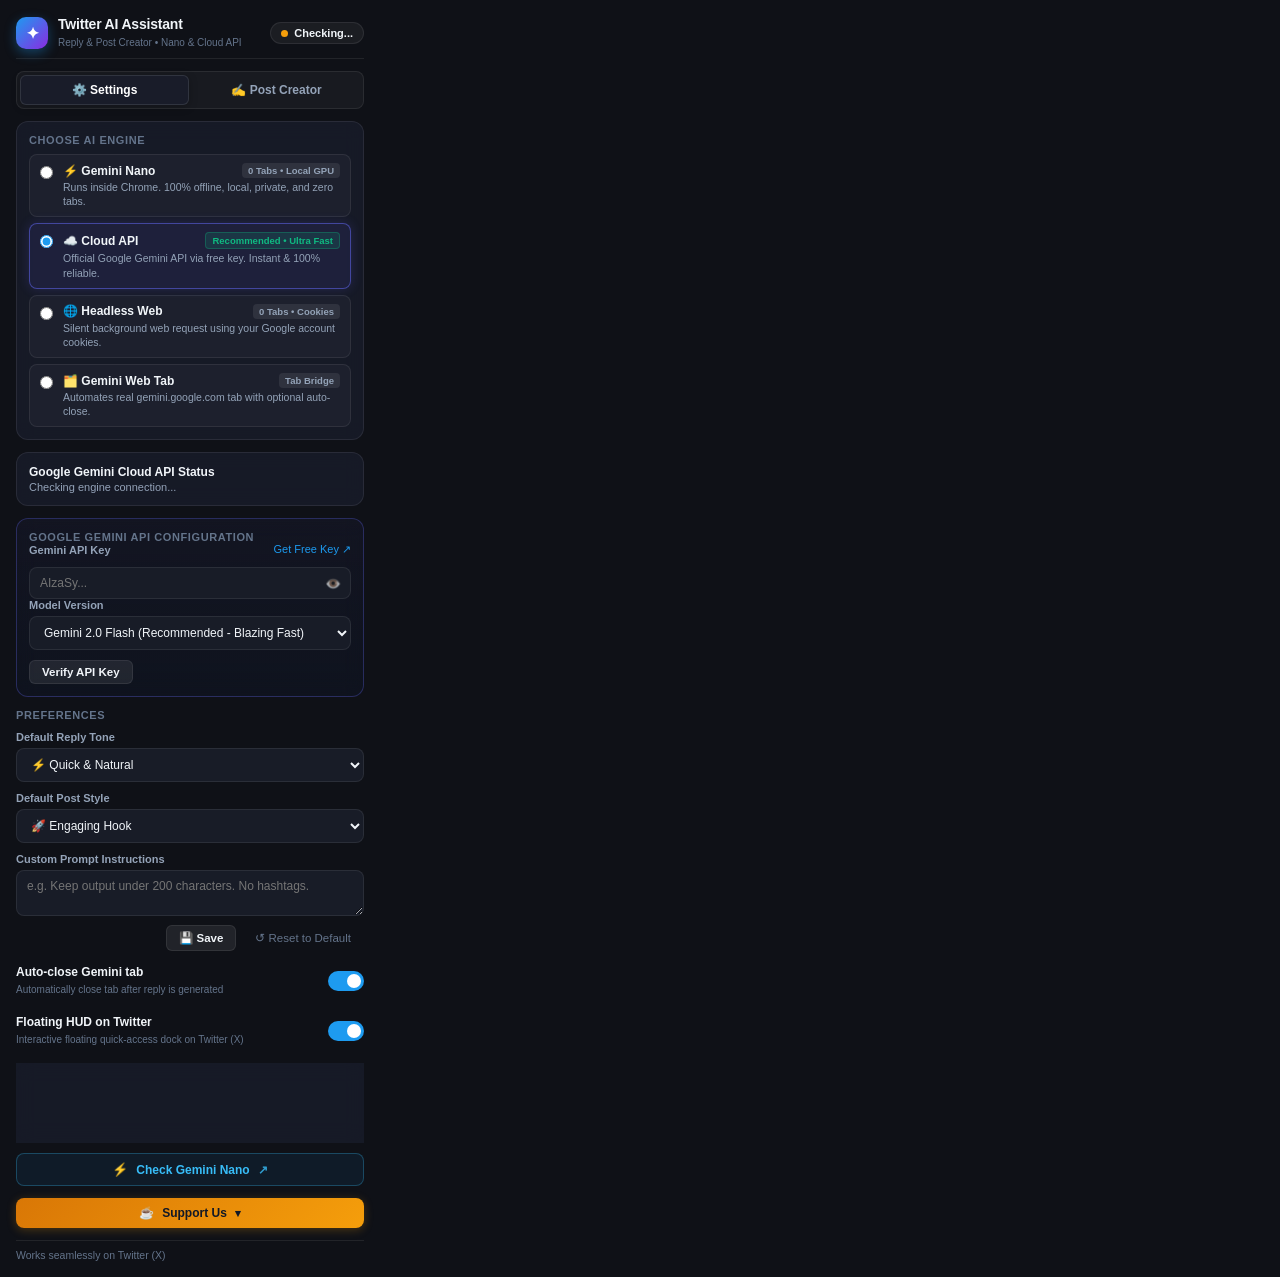
==== commit a4641e16: "feat: harden Cloud API latency, fix Prompt API attestation, and streamline engine fallback - Set gem" ====
--- a/popup/popup.html
+++ b/popup/popup.html
@@ -111,9 +111,8 @@
         <div class="form-group">
           <label for="cloud-model-select">Model Version</label>
           <select id="cloud-model-select" class="form-select">
-            <option value="gemini-3.1-flash-lite" selected>Gemini 3.1 Flash Lite (Recommended - Ultra Fast)</option>
-            <option value="gemini-2.5-flash">Gemini 2.5 Flash</option>
-            <option value="gemini-2.0-flash">Gemini 2.0 Flash (Next-Gen)</option>
+            <option value="gemini-2.0-flash" selected>Gemini 2.0 Flash (Recommended - Blazing Fast)</option>
+            <option value="gemini-2.5-flash">Gemini 2.5 Flash (Hybrid Reasoning)</option>
             <option value="gemini-1.5-flash">Gemini 1.5 Flash (Standard)</option>
             <option value="gemini-1.5-pro">Gemini 1.5 Pro (Deep Reasoning)</option>
           </select>
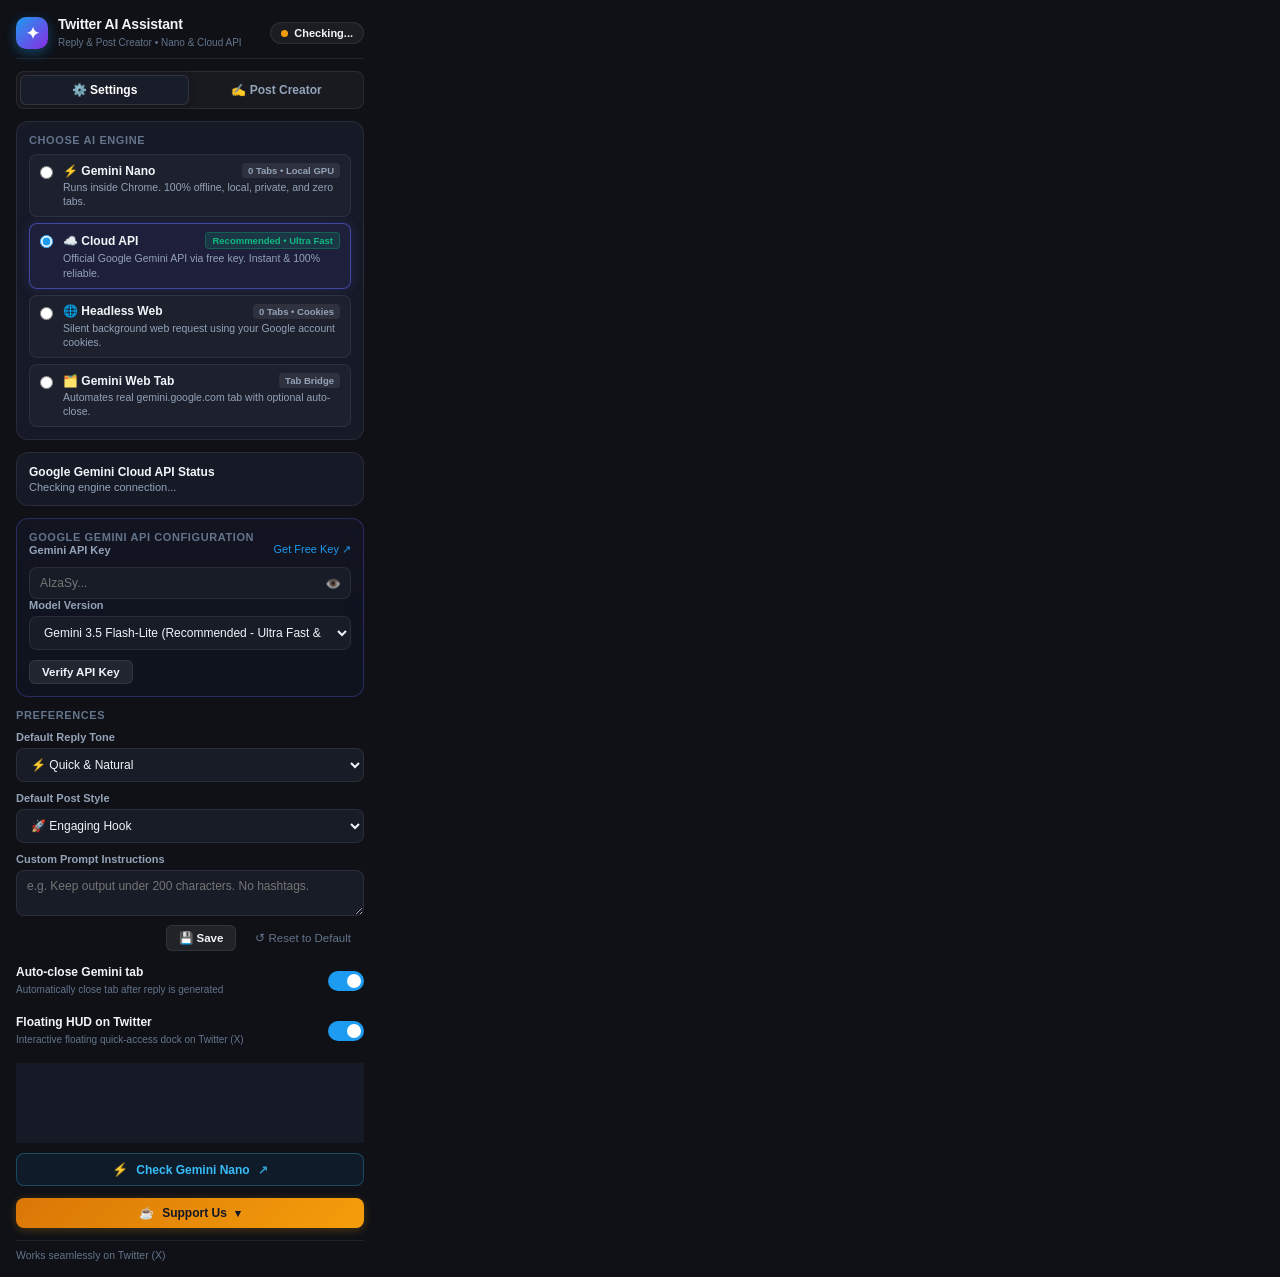
==== commit b24c77fe: "feat: update model selections to Gemini 3.x and support engine override in test" ====
--- a/popup/popup.html
+++ b/popup/popup.html
@@ -111,10 +111,11 @@
         <div class="form-group">
           <label for="cloud-model-select">Model Version</label>
           <select id="cloud-model-select" class="form-select">
-            <option value="gemini-2.0-flash" selected>Gemini 2.0 Flash (Recommended - Blazing Fast)</option>
-            <option value="gemini-2.5-flash">Gemini 2.5 Flash (Hybrid Reasoning)</option>
-            <option value="gemini-1.5-flash">Gemini 1.5 Flash (Standard)</option>
-            <option value="gemini-1.5-pro">Gemini 1.5 Pro (Deep Reasoning)</option>
+            <option value="gemini-3.5-flash-lite" selected>Gemini 3.5 Flash-Lite (Recommended - Ultra Fast &amp; High Quota)</option>
+            <option value="gemini-3.6-flash">Gemini 3.6 Flash (Balanced Speed &amp; Intelligence)</option>
+            <option value="gemini-3.8-flash">Gemini 3.8 Flash (Latest Flagship Flash)</option>
+            <option value="gemini-2.5-flash">Gemini 2.5 Flash (Legacy Standard)</option>
+            <option value="gemini-2.5-pro">Gemini 2.5 Pro (Deep Reasoning)</option>
           </select>
         </div>
 
--- a/popup/popup.css
+++ b/popup/popup.css
@@ -237,12 +237,12 @@
   color: var(--success);
   border: 1px solid rgba(16, 185, 129, 0.3);
 }
-
+/*
 .badge-cloud {
   background: rgba(29, 155, 240, 0.15);
   color: var(--accent-blue);
   border: 1px solid rgba(29, 155, 240, 0.3);
-}
+}*/
 
 .engine-desc {
   font-size: 10.5px;
@@ -569,11 +569,11 @@
   border: 1px solid rgba(245, 158, 11, 0.35);
   animation: fadeIn 0.2s ease;
 }
-
+/*
 @keyframes fadeIn {
   from { opacity: 0; transform: translateY(-4px); }
   to { opacity: 1; transform: translateY(0); }
-}
+}*/
 
 .donate-intro {
   font-size: 11.5px;
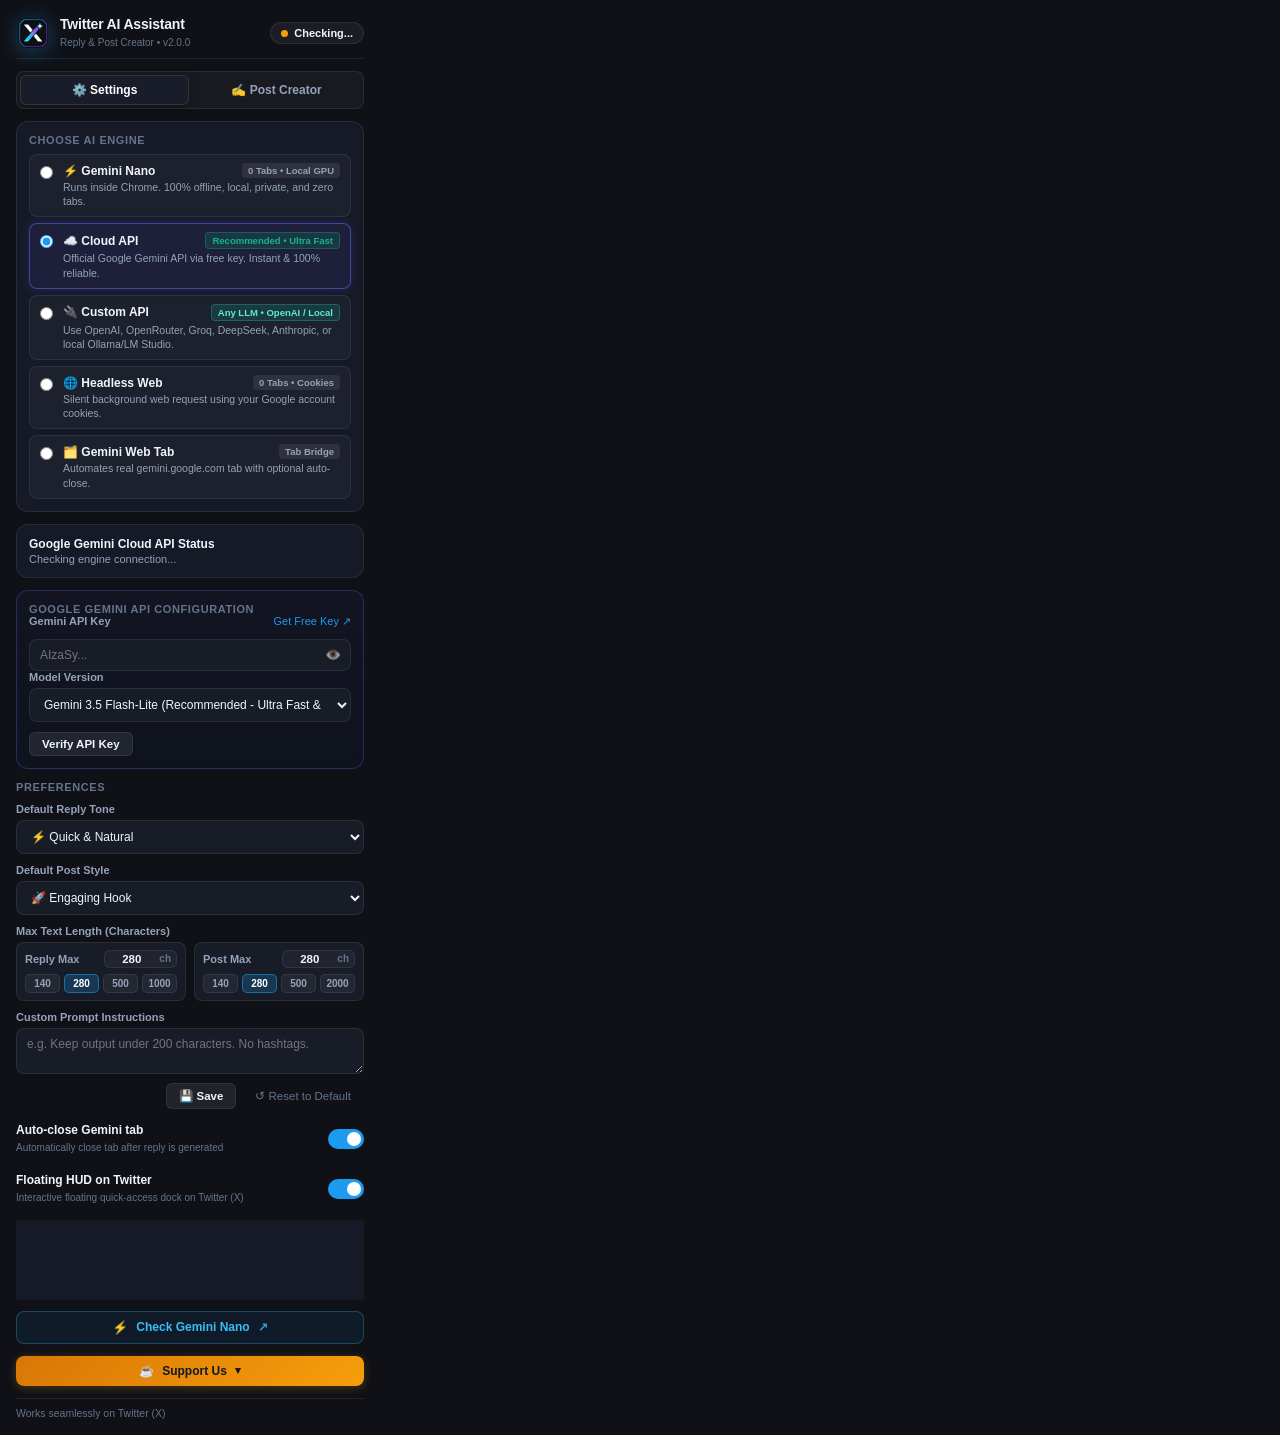
==== commit f1a0c0cc: "release: v2.0.0 - Custom API engine, separate Reply/Post max lengths, Gemini 4 lineup, Neon Glass X " ====
--- a/popup/popup.html
+++ b/popup/popup.html
@@ -11,10 +11,10 @@
     <!-- Header -->
     <header class="header">
       <div class="brand">
-        <div class="brand-icon">✦</div>
+        <img src="../icons/icon-48.png" alt="Twitter AI Assistant" class="brand-icon-img">
         <div class="brand-info">
           <h1>Twitter AI Assistant</h1>
-          <span class="version-tag">Reply & Post Creator &bull; Nano &amp; Cloud API</span>
+          <span class="version-tag">Reply &amp; Post Creator &bull; v2.0.0</span>
         </div>
       </div>
       <div id="status-badge" class="status-badge checking" title="Click to refresh">
@@ -57,6 +57,17 @@
             </div>
           </label>
 
+          <label class="engine-option" id="opt-customapi">
+            <input type="radio" name="engine" value="custom_api">
+            <div class="engine-content">
+              <div class="engine-header">
+                <span class="engine-name">🔌 Custom API</span>
+                <span class="badge badge-custom">Any LLM &bull; OpenAI / Local</span>
+              </div>
+              <p class="engine-desc">Use OpenAI, OpenRouter, Groq, DeepSeek, Anthropic, or local Ollama/LM Studio.</p>
+            </div>
+          </label>
+
           <label class="engine-option" id="opt-headless">
             <input type="radio" name="engine" value="headless">
             <div class="engine-content">
@@ -111,11 +122,11 @@
         <div class="form-group">
           <label for="cloud-model-select">Model Version</label>
           <select id="cloud-model-select" class="form-select">
-            <option value="gemini-3.5-flash-lite" selected>Gemini 3.5 Flash-Lite (Recommended - Ultra Fast &amp; High Quota)</option>
-            <option value="gemini-3.6-flash">Gemini 3.6 Flash (Balanced Speed &amp; Intelligence)</option>
-            <option value="gemini-3.8-flash">Gemini 3.8 Flash (Latest Flagship Flash)</option>
-            <option value="gemini-2.5-flash">Gemini 2.5 Flash (Legacy Standard)</option>
-            <option value="gemini-2.5-pro">Gemini 2.5 Pro (Deep Reasoning)</option>
+            <option value="gemini-3.5-flash-lite" selected>Gemini 3.5 Flash-Lite (Recommended - Ultra Fast &amp; Free Tier)</option>
+            <option value="gemini-4-hydrogen">Gemini 4 Hydrogen (Fast &amp; Balanced Daily Driver)</option>
+            <option value="gemini-4-argon">Gemini 4 Argon (Efficient Frontier Reasoning)</option>
+            <option value="gemini-4-neon">Gemini 4 Neon (Fast Frontier - Paid Tier)</option>
+            <option value="gemini-4-carbon">Gemini 4 Carbon (Maximum Reasoning Depth)</option>
           </select>
         </div>
 
@@ -124,6 +135,75 @@
             <span>Verify API Key</span>
           </button>
           <span id="cloud-key-status" class="cloud-status-text"></span>
+        </div>
+      </section>
+
+      <!-- Custom API Configuration Card -->
+      <section class="card custom-api-card" id="custom-api-config" style="display: none;">
+        <div class="section-title">Custom API Configuration</div>
+
+        <div class="custom-api-row">
+          <div class="form-group">
+            <label for="custom-api-preset">Provider Preset</label>
+            <select id="custom-api-preset" class="form-select">
+              <option value="openai">OpenAI</option>
+              <option value="openrouter">OpenRouter</option>
+              <option value="groq">Groq</option>
+              <option value="deepseek">DeepSeek</option>
+              <option value="xai">xAI (Grok)</option>
+              <option value="anthropic">Anthropic (Claude)</option>
+              <option value="ollama">Ollama (Local)</option>
+              <option value="lmstudio">LM Studio (Local)</option>
+              <option value="custom">Custom Endpoint</option>
+            </select>
+          </div>
+
+          <div class="form-group">
+            <label for="custom-api-format">Protocol</label>
+            <select id="custom-api-format" class="form-select">
+              <option value="openai">OpenAI (/chat/completions)</option>
+              <option value="anthropic">Anthropic (/messages)</option>
+            </select>
+          </div>
+        </div>
+
+        <div class="form-group">
+          <label for="custom-api-url">Base / Endpoint URL</label>
+          <input type="url" id="custom-api-url" class="form-input" placeholder="https://api.openai.com/v1" spellcheck="false" autocomplete="off">
+        </div>
+
+        <div class="form-group">
+          <div class="label-with-link">
+            <label for="custom-api-key">API Key</label>
+            <span class="helper-muted">Optional for local servers</span>
+          </div>
+          <div class="input-password-wrapper">
+            <input type="password" id="custom-api-key" class="form-input" placeholder="sk-... (optional for Ollama)" spellcheck="false" autocomplete="off">
+            <button type="button" id="btn-toggle-custom-key" class="btn-toggle-eye" title="Show/Hide Key">👁️</button>
+          </div>
+        </div>
+
+        <div class="form-group">
+          <label for="custom-api-model">Model Name</label>
+          <div class="custom-api-model-wrap">
+            <input type="text" id="custom-api-model" class="form-input" list="custom-api-models-list" placeholder="e.g. gpt-4o-mini or llama3.2" spellcheck="false" autocomplete="off">
+            <datalist id="custom-api-models-list"></datalist>
+            <button type="button" id="btn-fetch-custom-models" class="btn btn-secondary btn-sm" title="Fetch models from /models">↻ Models</button>
+          </div>
+        </div>
+
+        <details class="custom-api-advanced">
+          <summary>Advanced: Custom Headers (Optional JSON)</summary>
+          <div class="form-group" style="margin-top: 6px;">
+            <textarea id="custom-api-headers" class="form-textarea" rows="2" placeholder='{"X-Title": "Twitter AI Assistant"}' spellcheck="false"></textarea>
+          </div>
+        </details>
+
+        <div class="cloud-actions">
+          <button type="button" id="btn-test-custom-api" class="btn btn-secondary btn-sm">
+            <span>Verify &amp; Save</span>
+          </button>
+          <span id="custom-api-status" class="cloud-status-text"></span>
         </div>
       </section>
 
@@ -158,6 +238,44 @@
           </select>
         </div>
 
+        <!-- Max Text Length Controls -->
+        <div class="form-group">
+          <label>Max Text Length (Characters)</label>
+          <div class="length-controls-grid">
+            <div class="length-control-box">
+              <div class="length-box-header">
+                <span>Reply Max</span>
+                <div class="length-input-wrap">
+                  <input type="number" id="max-reply-length" class="length-number-input" min="20" max="4000" step="10" value="280">
+                  <span class="length-unit">ch</span>
+                </div>
+              </div>
+              <div class="length-presets" data-target="reply">
+                <button type="button" class="length-preset-btn" data-val="140">140</button>
+                <button type="button" class="length-preset-btn active" data-val="280">280</button>
+                <button type="button" class="length-preset-btn" data-val="500">500</button>
+                <button type="button" class="length-preset-btn" data-val="1000">1000</button>
+              </div>
+            </div>
+
+            <div class="length-control-box">
+              <div class="length-box-header">
+                <span>Post Max</span>
+                <div class="length-input-wrap">
+                  <input type="number" id="max-post-length" class="length-number-input" min="20" max="4000" step="10" value="280">
+                  <span class="length-unit">ch</span>
+                </div>
+              </div>
+              <div class="length-presets" data-target="post">
+                <button type="button" class="length-preset-btn" data-val="140">140</button>
+                <button type="button" class="length-preset-btn active" data-val="280">280</button>
+                <button type="button" class="length-preset-btn" data-val="500">500</button>
+                <button type="button" class="length-preset-btn" data-val="2000">2000</button>
+              </div>
+            </div>
+          </div>
+        </div>
+
         <!-- Custom Instructions -->
         <div class="form-group">
           <label for="custom-instructions">Custom Prompt Instructions</label>
--- a/popup/popup.css
+++ b/popup/popup.css
@@ -57,18 +57,14 @@
   gap: 10px;
 }
 
-.brand-icon {
-  width: 32px;
-  height: 32px;
-  border-radius: 10px;
-  background: var(--accent-gradient);
-  display: flex;
-  align-items: center;
-  justify-content: center;
-  font-size: 16px;
-  font-weight: bold;
-  color: #fff;
-  box-shadow: 0 4px 12px rgba(29, 155, 240, 0.35);
+.brand-icon-img {
+  width: 34px;
+  height: 34px;
+  border-radius: 9px;
+  display: block;
+  flex-shrink: 0;
+  object-fit: contain;
+  filter: drop-shadow(0 3px 10px rgba(29, 155, 240, 0.35));
 }
 
 .brand-info h1 {
@@ -96,6 +92,15 @@
   border: 1px solid var(--border-color);
   cursor: pointer;
   transition: all 0.2s ease;
+  white-space: nowrap;
+  flex-shrink: 0;
+  max-width: 155px;
+}
+
+#status-text {
+  overflow: hidden;
+  text-overflow: ellipsis;
+  white-space: nowrap;
 }
 
 .status-badge:hover {
@@ -947,3 +952,140 @@
 .cloud-status-text.loading {
   color: #a5b4fc;
 }
+
+/* Custom API & Max Length Controls */
+.badge-custom {
+  background: rgba(20, 184, 166, 0.16);
+  color: #5eead4;
+  border: 1px solid rgba(20, 184, 166, 0.35);
+}
+
+.engine-option#opt-customapi.active {
+  background: rgba(20, 184, 166, 0.08);
+  border-color: rgba(20, 184, 166, 0.55);
+  box-shadow: 0 0 12px rgba(20, 184, 166, 0.18);
+}
+
+.custom-api-card {
+  display: flex;
+  flex-direction: column;
+  gap: 8px;
+  border-color: rgba(20, 184, 166, 0.3);
+  background: linear-gradient(180deg, rgba(20, 184, 166, 0.05) 0%, rgba(15, 23, 42, 0.4) 100%);
+}
+
+.custom-api-row {
+  display: grid;
+  grid-template-columns: 1fr 1fr;
+  gap: 8px;
+}
+
+.custom-api-model-wrap {
+  display: flex;
+  gap: 6px;
+  align-items: center;
+}
+
+.custom-api-model-wrap .form-input {
+  flex: 1;
+}
+
+.helper-muted {
+  font-size: 10px;
+  color: var(--text-muted);
+}
+
+.custom-api-advanced summary {
+  font-size: 11px;
+  color: var(--text-secondary);
+  cursor: pointer;
+  user-select: none;
+  padding: 2px 0;
+}
+
+.custom-api-advanced summary:hover {
+  color: var(--text-primary);
+}
+
+.length-controls-grid {
+  display: grid;
+  grid-template-columns: 1fr 1fr;
+  gap: 8px;
+}
+
+.length-control-box {
+  background: var(--bg-secondary);
+  border: 1px solid var(--border-color);
+  border-radius: var(--radius-sm);
+  padding: 7px 8px;
+  display: flex;
+  flex-direction: column;
+  gap: 6px;
+}
+
+.length-box-header {
+  display: flex;
+  align-items: center;
+  justify-content: space-between;
+  gap: 6px;
+  font-size: 11px;
+  font-weight: 600;
+  color: var(--text-secondary);
+}
+
+.length-input-wrap {
+  display: inline-flex;
+  align-items: center;
+  gap: 3px;
+  background: rgba(255, 255, 255, 0.04);
+  border: 1px solid var(--border-color);
+  border-radius: 6px;
+  padding: 2px 5px;
+}
+
+.length-number-input {
+  width: 46px;
+  background: transparent;
+  border: none;
+  color: var(--text-primary);
+  font-size: 11.5px;
+  font-weight: 600;
+  text-align: right;
+  outline: none;
+  font-family: inherit;
+}
+
+.length-unit {
+  font-size: 10px;
+  color: var(--text-muted);
+}
+
+.length-presets {
+  display: flex;
+  gap: 4px;
+  flex-wrap: wrap;
+}
+
+.length-preset-btn {
+  flex: 1;
+  background: rgba(255, 255, 255, 0.05);
+  border: 1px solid var(--border-color);
+  border-radius: 5px;
+  color: var(--text-secondary);
+  font-size: 10px;
+  font-weight: 600;
+  padding: 3px 4px;
+  cursor: pointer;
+  transition: all 0.15s ease;
+}
+
+.length-preset-btn:hover {
+  background: rgba(255, 255, 255, 0.1);
+  color: var(--text-primary);
+}
+
+.length-preset-btn.active {
+  background: rgba(29, 155, 240, 0.22);
+  border-color: rgba(29, 155, 240, 0.55);
+  color: #ffffff;
+}
